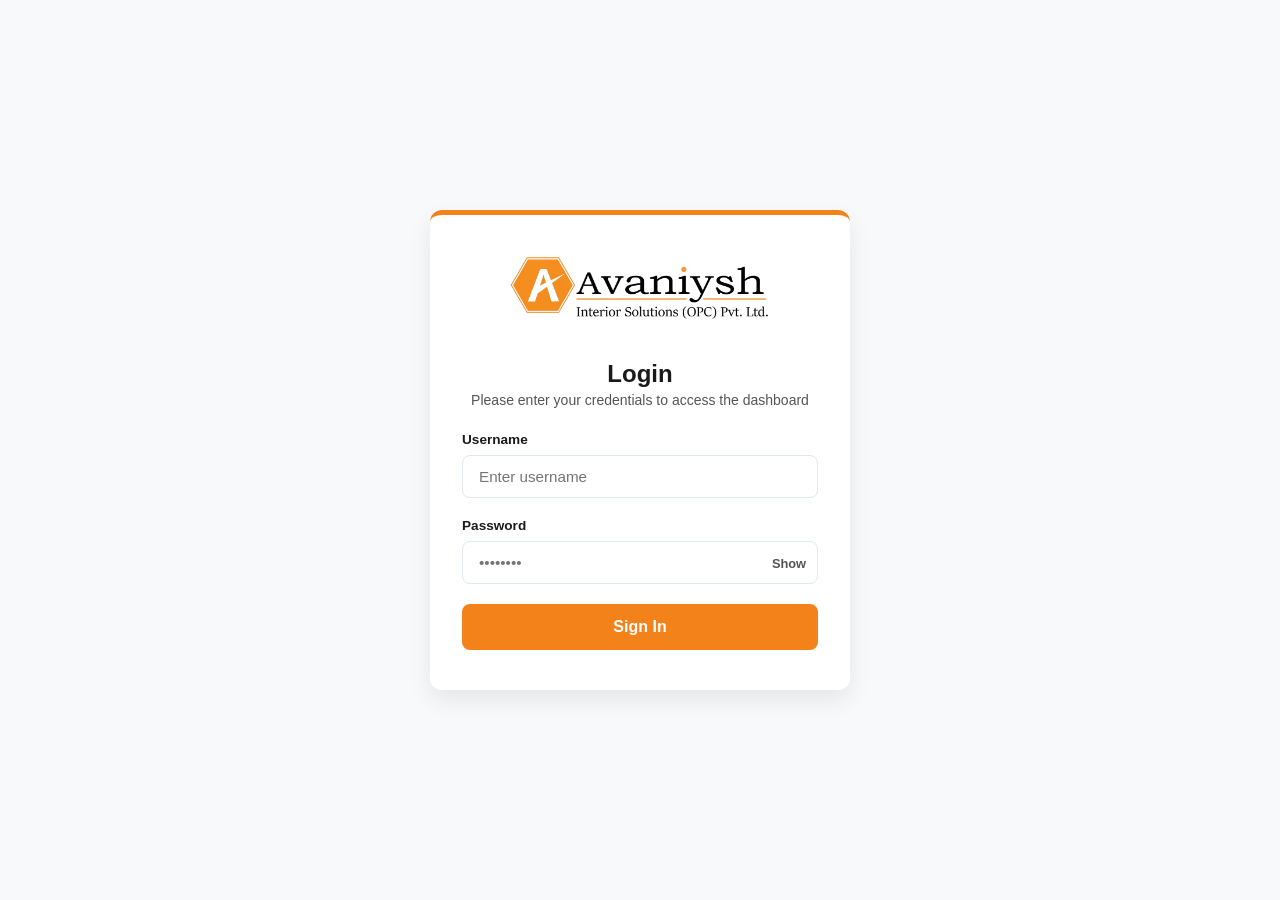
==== index.html @ 8ddd26ca "Update index.html" ====
<!DOCTYPE html>
<html lang="en">
<head>
  <meta charset="UTF-8">
  <meta name="viewport" content="width=device-width, initial-scale=1.0">
  <title>Company Dashboard</title>
  <link rel="stylesheet" href="styles.css">
  <link rel="icon" type="image/png" href="favicon/favicon-96x96.png" sizes="96x96" />
<link rel="icon" type="image/svg+xml" href="favicon/favicon.svg" />
<link rel="shortcut icon" href="favicon/favicon.ico" />
<link rel="apple-touch-icon" sizes="180x180" href="favicon/apple-touch-icon.png" />
<link rel="manifest" href="favicon/site.webmanifest" />
  <link rel="stylesheet" href="https://cdnjs.cloudflare.com/ajax/libs/font-awesome/6.4.0/css/all.min.css">
</head>
<body>
  <script>
    if (sessionStorage.getItem('isLoggedIn') !== 'true') {
      window.location.href = 'login.html';
    }
  </script>

  <div class="app-container">
    <!-- Sidebar Navigation -->
    <aside class="sidebar">
      <div>
        <div class="sidebar-header">
          <img src="LOGO.png" alt="Company Logo" class="logo" onerror="this.src='https://via.placeholder.com/180x50?text=Avaniysh+Interior'">
        </div>
        <nav class="sidebar-nav">
          <ul>
            <li>
              <a href="index.html" class="nav-btn active">
                <i class="fa-solid fa-house"></i> <span>Home</span>
              </a>
            </li>
            <li>
              <a href="employee.html" class="nav-btn">
                <i class="fa-solid fa-users"></i> <span>Teams</span>
              </a>
            </li>
            <li>
              <a href="systems.html" class="nav-btn" data-target="system-view">
                <i class="fa-solid fa-gears"></i> <span>Systems</span>
              </a>
            </li>
             <li>
              <a href="documents.html" class="nav-btn">
                <i class="fa-solid fa-file-contract"></i> <span>Company Information</span>
              </a>
            </li>
          </ul>
        </nav>
      </div>

      <!-- Sign Out Button -->
      <div class="sidebar-footer">
        <button class="btn-logout" onclick="logout()">
          <i class="fa-solid fa-right-from-bracket"></i> <span>Sign Out</span>
        </button>
      </div>
    </aside>

    <!-- Main Content Area -->
    <main class="main-content">
      
      <!-- Home View -->
      <section id="home-view" class="content-view active">
        <header class="page-header flex-header">
          <div>
            <h1>Dashboard Overview</h1>
            <div class="user-profile-badge">
              Welcome, <strong id="logged-in-user-name">Guest</strong>!
            </div>
          </div>
          <!-- New: Date Display Widget -->
          <div class="date-widget" style="font-weight: 600; color: var(--text-muted);">
            <i class="fa-solid fa-calendar-day" style="color: var(--primary-orange);"></i> 
            <span id="current-date-display">Today</span>
          </div>
        </header>
        <div class="header-divider"></div>

        <!-- Metric Cards -->
        <div class="metrics-grid" style="margin-top: 20px;">
          <div class="metric-card">
            <i class="fa-solid fa-user-group"></i>
            <div>
              <h3>Total Team</h3>
              <p id="total-employees">11</p>
            </div>
          </div>
          <div class="metric-card">
            <i class="fa-solid fa-diagram-project"></i>
            <div>
              <h3>Active Projects</h3>
              <p>8</p>
            </div>
          </div>
          <div class="metric-card">
            <i class="fa-solid fa-handshake"></i>
            <div>
              <h3>Esteemed Clients</h3>
              <p>500+</p>
            </div>
          </div>
          <div class="metric-card">
            <i class="fa-solid fa-file-excel"></i>
            <div>
              <h3>Active Sheets</h3>
              <p>37</p>
            </div>
          </div>
        </div>
<!-- 
        
        <div class="section-block" style="display: grid; grid-template-columns: repeat(auto-fit, minmax(300px, 1fr)); gap: 20px;">
          
          Notice Board Card 
          <div class="metric-card" style="border-top: 4px solid #3b82f6; flex-direction: column; align-items: flex-start;">
            <h3 style="color: var(--text-dark); font-size: 1.1rem;">
              <i class="fa-solid fa-bullhorn" style="color: #3b82f6; font-size: 1.2rem;"></i> Company Announcements
            </h3>
            <ul style="margin-top: 10px; padding-left: 20px; color: var(--text-muted); font-size: 0.9rem;">
              <li>Please submit weekly site reports by Saturday evening.</li>
              <li>Safety kit inspection scheduled for all site managers.</li>
            </ul>
          </div>

      
          <div class="metric-card" style="border-top: 4px solid #10b981; flex-direction: column; align-items: flex-start;">
            <h3 style="color: var(--text-dark); font-size: 1.1rem;">
              <i class="fa-solid fa-bolt" style="color: #10b981; font-size: 1.2rem;"></i> Quick Actions
            </h3>
            <div style="display: flex; gap: 10px; margin-top: 12px; flex-wrap: wrap;">
              <a href="employee.html" class="btn-secondary" style="text-decoration: none; font-size: 0.8rem;">
                <i class="fa-solid fa-plus"></i> Submit Report
              </a>
              <a href="systems.html" class="btn-secondary" style="text-decoration: none; font-size: 0.8rem; background: var(--primary-orange);">
                <i class="fa-solid fa-magnifying-glass"></i> View Systems
              </a>
            </div>
          </div>

        </div> -->

        <!-- Active Projects Gallery -->
        <div class="section-block">
          <h2>Active Project Photos</h2>
          <div class="gallery-grid">
            <div class="gallery-card">
              <img src="Projects Images/Airtech.png" alt="Airtech Project Site, Goa" onerror="this.src='https://via.placeholder.com/300x160?text=Goa+Project'">
              <span>Airtech Composite Material Pvt. Ltd.</span>
            </div>
            <div class="gallery-card">
              <img src="Projects Images\Standex.png" alt="PCET College, Akurdi" onerror="this.src='https://via.placeholder.com/300x160?text=PCET+Akurdi'">
              <span>Standex</span>
            </div>
            <div class="gallery-card">
              <img src="Projects Images\Airlife.png" alt="AirLife Gases, Chakan" onerror="this.src='https://via.placeholder.com/300x160?text=AirLife+Chakan'">
              <span>AirLife Gases Pvt. Ltd.</span>
            </div>
            <div class="gallery-card">
              <img src="Projects Images\Revata.png" alt="PCU Dining Hall, Sate" onerror="this.src='https://via.placeholder.com/300x160?text=PCU+Sate'">
              <span>Revata</span>
            </div>
          </div>
        </div>

        <!-- Clients -->
        <!-- <div class="section-block">
          <h2><i class="fa-solid fa-building-user"></i> Esteemed Clients</h2>
          <div class="client-grid">
            <div class="client-card"><span>Airtech Composite Material Pvt. Ltd.</span></div>
            <div class="client-card"><span>AirLife Gases Pvt. Ltd.</span></div>
            <div class="client-card"><span>PCET Akurdi</span></div>
            <div class="client-card"><span>PCU University</span></div>
          </div>
        </div> -->
      </section>

    </main>
  </div>

  <script src="script.js"></script>
  <script>
    // Set Current Date Automatically
    document.addEventListener('DOMContentLoaded', () => {
      const dateElem = document.getElementById('current-date-display');
      if (dateElem) {
        const options = { weekday: 'short', year: 'numeric', month: 'short', day: 'numeric' };
        dateElem.innerText = new Date().toLocaleDateString('en-US', options);
      }
    });

    function logout() {
      sessionStorage.removeItem('isLoggedIn');
      window.location.href = 'login.html';
    }
  </script>
</body>
</html>
---- styles.css ----
:root {
  --primary-orange: #f38b1c;
  --primary-orange-hover: #d9740b;
  --primary-orange-light: #fff5eb;
  --primary-orange-glow: rgba(243, 139, 28, 0.25);
  
  --dark-sidebar: #1a1c23;
  --dark-sidebar-header: #111217;
  
  --text-dark: #18181b;
  --text-muted: #64748b;
  --bg-main: #f8fafc;
  --card-bg: #ffffff;
  --border-color: #e2e8f0;
  
  --shadow-sm: 0 2px 4px rgba(0,0,0,0.04);
  --shadow-md: 0 10px 25px -5px rgba(0, 0, 0, 0.08);
  --shadow-glow: 0 10px 20px -3px var(--primary-orange-glow);
}

* {
  box-sizing: border-box;
  margin: 0;
  padding: 0;
  font-family: 'Segoe UI', system-ui, -apple-system, sans-serif;
}

body {
  background-color: var(--bg-main);
  color: var(--text-dark);
  overflow-x: hidden;
}

.app-container {
  display: flex;
  min-height: 100vh;
}

/* Sidebar Styling */
.sidebar {
  width: 250px;
  background-color: #ffffff;
  border-right: 1px solid var(--border-color);
  display: flex;
  flex-direction: column;
  position: sticky;
  top: 0;
  height: 100vh;
  z-index: 100;
}

.sidebar-header {
  padding: 20px;
  text-align: center;
  border-bottom: 1px solid var(--border-color);
}

.sidebar-header .logo {
  max-width: 100%;
  height: auto;
}

.sidebar-nav ul {
  list-style: none;
  padding: 15px 0;
}

.sidebar-nav a, 
.nav-btn {
  display: flex;
  align-items: center;
  gap: 12px;
  padding: 14px 24px;
  color: var(--text-dark);
  text-decoration: none;
  font-weight: 500;
  position: relative;
  transition: all 0.25s ease;
}

.sidebar-nav a::before,
.nav-btn::before {
  content: '';
  position: absolute;
  left: 0;
  top: 0;
  bottom: 0;
  width: 4px;
  background-color: var(--primary-orange);
  transform: scaleY(0);
  transition: transform 0.2s ease;
}

.sidebar-nav a:hover,
.nav-btn:hover {
  background-color: var(--primary-orange-light);
  color: var(--primary-orange-hover);
}

.sidebar-nav a.active,
.nav-btn.active {
  background-color: var(--primary-orange-light);
  color: var(--primary-orange);
  font-weight: 600;
}

.sidebar-nav a.active::before,
.nav-btn.active::before {
  transform: scaleY(1);
}
/* Main Content Area */
.main-content {
  flex: 1;
  padding: 30px;
  max-width: calc(100vw - 250px);
}

.content-view {
  display: none;
}

.content-view.active {
  display: block;
  animation: fadeIn 0.3s ease-out forwards;
}

.page-header {
  margin-bottom: 25px;
}

.flex-header {
  display: flex;
  justify-content: space-between;
  align-items: center;
  flex-wrap: wrap;
  gap: 15px;
}

.header-divider {
  height: 3px;
  width: 60px;
  background-color: var(--primary-orange);
  margin-top: 6px;
  border-radius: 2px;
}

/* Search Box */
.search-box {
  position: relative;
  display: flex;
  align-items: center;
}

.search-box i {
  position: absolute;
  left: 14px;
  color: var(--text-muted);
}

.search-box input {
  padding: 10px 15px 10px 38px;
  border: 1px solid var(--border-color);
  border-radius: 20px;
  outline: none;
  width: 260px;
  transition: all 0.25s ease;
  font-size: 0.9rem;
}

.search-box input:focus {
  border-color: var(--primary-orange);
  box-shadow: 0 0 0 3px var(--primary-orange-glow);
  width: 300px;
}

/* Metrics Grid */
.metrics-grid {
  display: grid;
  grid-template-columns: repeat(auto-fit, minmax(200px, 1fr));
  gap: 20px;
  margin-bottom: 30px;
}

.metric-card {
  background: var(--card-bg);
  padding: 20px;
  border-radius: 12px;
  display: flex;
  align-items: center;
  gap: 18px;
  box-shadow: var(--shadow-sm);
  border: 1px solid var(--border-color);
  border-top: 4px solid var(--primary-orange);
  transition: transform 0.25s ease, box-shadow 0.25s ease;
}

.metric-card:hover {
  transform: translateY(-4px);
  box-shadow: var(--shadow-glow);
}

.metric-card i {
  font-size: 2rem;
  color: var(--primary-orange);
}

.metric-card h3 {
  font-size: 0.85rem;
  color: var(--text-muted);
  font-weight: 600;
}

.metric-card p {
  font-size: 1.6rem;
  font-weight: 700;
  color: var(--text-dark);
}

/* Section Blocks */
.section-block {
  margin-bottom: 30px;
}

.section-block h2 {
  font-size: 1.25rem;
  margin-bottom: 15px;
}

.section-subtitle {
  font-size: 0.85rem;
  color: var(--text-muted);
  margin-bottom: 15px;
}

/* Project Gallery Grid */
.gallery-grid {
  display: grid;
  grid-template-columns: repeat(auto-fit, minmax(220px, 1fr));
  gap: 18px;
}

.gallery-card {
  position: relative;
  height: 160px;
  border-radius: 10px;
  overflow: hidden;
  box-shadow: var(--shadow-sm);
  border: 1px solid var(--border-color);
}

.gallery-card img {
  width: 100%;
  height: 100%;
  object-fit: cover;
  transition: transform 0.4s ease;
}

.gallery-card span {
  position: absolute;
  bottom: 0;
  left: 0;
  right: 0;
  background: linear-gradient(0deg, rgba(0, 0, 0, 0.8) 0%, transparent 100%);
  color: #fff;
  padding: 12px 10px 8px;
  font-size: 0.85rem;
  font-weight: 600;
  text-align: center;
}

.gallery-card:hover img {
  transform: scale(1.08);
}

/* Clients Grid */
.client-grid {
  display: grid;
  grid-template-columns: repeat(auto-fit, minmax(180px, 1fr));
  gap: 15px;
}

.client-card {
  background: var(--card-bg);
  height: 90px;
  border-radius: 10px;
  display: flex;
  align-items: center;
  justify-content: center;
  border: 1px solid var(--border-color);
  font-weight: 600;
  color: var(--text-dark);
  box-shadow: var(--shadow-sm);
  transition: transform 0.2s ease, border-color 0.2s ease;
}

.client-card:hover {
  transform: translateY(-3px);
  border-color: var(--primary-orange);
}

/* Employee Directory */
.designation-group {
  margin-bottom: 35px;
}

.designation-title {
  font-size: 1.2rem;
  color: var(--text-dark);
  border-bottom: 2px solid var(--primary-orange);
  padding-bottom: 6px;
  margin-bottom: 18px;
  display: inline-block;
}

.cards-grid {
  display: grid;
  grid-template-columns: repeat(auto-fill, minmax(230px, 1fr));
  gap: 20px;
}

.employee-card {
  background: var(--card-bg);
  border-radius: 12px;
  padding: 20px;
  text-align: center;
  box-shadow: var(--shadow-sm);
  cursor: pointer;
  border: 1px solid var(--border-color);
  transition: all 0.25s ease;
}

.employee-card:hover {
  transform: translateY(-5px);
  box-shadow: var(--shadow-glow);
  border-color: var(--primary-orange);
}

.employee-card img {
  width: 85px;
  height: 85px;
  border-radius: 50%;
  margin-bottom: 12px;
  object-fit: cover;
  border: 3px solid var(--primary-orange-light);
}

.employee-card h3 {
  font-size: 1.05rem;
  margin-bottom: 4px;
}

.employee-card p {
  font-size: 0.82rem;
  color: var(--text-muted);
  margin-bottom: 3px;
}

/* Employee Profile Detailed View */
.profile-card-header {
  background: var(--card-bg);
  padding: 25px;
  border-radius: 12px;
  display: flex;
  gap: 25px;
  align-items: center;
  margin: 20px 0 30px 0;
  box-shadow: var(--shadow-sm);
  border-left: 6px solid var(--primary-orange);
  border: 1px solid var(--border-color);
  border-left-width: 6px;
}

.profile-card-header img {
  width: 100px;
  height: 100px;
  border-radius: 50%;
  object-fit: cover;
  border: 3px solid var(--primary-orange);
}

.profile-details h1 {
  font-size: 1.5rem;
  margin-bottom: 8px;
}

.profile-details p {
  margin-bottom: 4px;
  color: var(--text-muted);
  font-size: 0.9rem;
}

.btn-secondary {
  background: var(--dark-sidebar);
  color: #fff;
  border: none;
  padding: 10px 18px;
  border-radius: 8px;
  cursor: pointer;
  font-size: 0.88rem;
  transition: background 0.25s ease, transform 0.2s ease;
}

.btn-secondary:hover {
  background: var(--primary-orange);
  transform: translateX(-3px);
}

/* Sheet Cards */
.sheets-grid {
  display: grid;
  grid-template-columns: repeat(auto-fill, minmax(220px, 1fr));
  gap: 16px;
}

.sheet-card {
  background: var(--card-bg);
  border: 1px solid var(--border-color);
  border-radius: 10px;
  padding: 16px;
  display: flex;
  align-items: center;
  gap: 12px;
  cursor: pointer;
  transition: all 0.2s ease;
}

.sheet-card:hover {
  background: var(--primary-orange-light);
  border-color: var(--primary-orange);
  transform: translateY(-2px);
}

.sheet-card i {
  font-size: 1.6rem;
  color: var(--primary-orange);
}

.sheet-card h4 {
  font-size: 0.92rem;
  color: var(--text-dark);
}

/* Placeholder Screens */
.placeholder-box {
  background: var(--card-bg);
  border: 1px dashed var(--border-color);
  border-radius: 12px;
  padding: 50px;
  text-align: center;
  color: var(--text-muted);
}

.placeholder-box .icon-big {
  font-size: 3rem;
  color: var(--primary-orange);
  margin-bottom: 15px;
}

/* Modal Popup Overlay */
.modal {
  display: none;
  position: fixed;
  z-index: 1000;
  left: 0;
  top: 0;
  width: 100%;
  height: 100%;
  background-color: rgba(0, 0, 0, 0.5);
  backdrop-filter: blur(4px);
  align-items: center;
  justify-content: center;
}

.modal.show {
  display: flex;
}

.modal-content {
  background-color: var(--card-bg);
  padding: 25px;
  border-radius: 14px;
  width: 92%;
  max-width: 1100px;
  max-height: 85vh;
  display: flex;
  flex-direction: column;
  box-shadow: var(--shadow-md);
  animation: popIn 0.25s ease-out forwards;
}

.modal-header {
  display: flex;
  justify-content: space-between;
  align-items: flex-start;
  margin-bottom: 15px;
  border-bottom: 2px solid var(--border-color);
  padding-bottom: 12px;
}

.modal-header h2 {
  font-size: 1.3rem;
}

.subtitle {
  font-size: 0.85rem;
  color: var(--text-muted);
  margin-top: 2px;
}

.close-modal-btn {
  background: none;
  border: none;
  font-size: 1.8rem;
  cursor: pointer;
  color: var(--text-muted);
  line-height: 1;
}

.close-modal-btn:hover {
  color: var(--primary-orange);
}

.modal-toolbar {
  margin-bottom: 15px;
}

.modal-body {
  overflow-y: auto;
  flex: 1;
}

/* Loader Animation */
.loader {
  text-align: center;
  padding: 40px;
  font-weight: 600;
  color: var(--primary-orange);
}

.loader::before {
  content: '';
  display: block;
  width: 32px;
  height: 32px;
  margin: 0 auto 12px;
  border: 4px solid var(--primary-orange-light);
  border-top-color: var(--primary-orange);
  border-radius: 50%;
  animation: spin 0.8s linear infinite;
}

/* Table Styling */
.custom-data-table {
  width: 100%;
  border-collapse: collapse;
  font-size: 0.85rem;
}

.custom-data-table th {
  background-color: var(--dark-sidebar);
  color: #fff;
  padding: 12px;
  text-align: left;
  position: sticky;
  top: 0;
  z-index: 10;
}

.custom-data-table td {
  padding: 10px 12px;
  border-bottom: 1px solid var(--border-color);
  word-break: break-word;
}

.custom-data-table tr:nth-child(even) {
  background-color: var(--primary-orange-light);
}

.custom-data-table tr:hover {
  background-color: rgba(243, 139, 28, 0.1);
}

/* Keyframes */
@keyframes fadeIn {
  from { opacity: 0; transform: translateY(8px); }
  to { opacity: 1; transform: translateY(0); }
}

@keyframes popIn {
  from { opacity: 0; transform: scale(0.95); }
  to { opacity: 1; transform: scale(1); }
}

@keyframes spin {
  to { transform: rotate(360deg); }
}


/* Tab Buttons */
.sheet-tabs {
  display: flex;
  gap: 10px;
  margin-bottom: 20px;
}

.tab-btn {
  padding: 10px 20px;
  border: 1px solid #ccc;
  background-color: #f5f5f5;
  cursor: pointer;
  border-radius: 5px;
  font-weight: 600;
}

.tab-btn.active {
  background-color: #f38b1c;
  color: white;
  border-color: rgb(220, 158, 24);
}

/* Table Styling */
.table-container {
  overflow-x: auto;
  background: #fff;
  border-radius: 8px;
  padding: 15px;
  box-shadow: 0 2px 8px rgba(0,0,0,0.1);
}

.custom-table {
  width: 100%;
  border-collapse: collapse;
  text-align: left;
}

.custom-table th, .custom-table td {
  padding: 12px 15px;
  border-bottom: 1px solid #ddd;
}

.custom-table th {
  background-color: #f8f9fa;
  font-weight: bold;
}



 .sidebar {
      display: flex;
      flex-direction: column;
      justify-content: space-between;
      min-height: 100vh;
    }
    .sidebar-footer {
      padding: 1.5rem 1rem;
      border-top: 1px solid rgba(255, 255, 255, 0.1);
    }
    .btn-logout {
      width: 100%;
      padding: 0.75rem 1rem;
      background-color: #fe9c2b;
      color: #ffffff;
      border: none;
      border-radius: 8px;
      font-size: 0.95rem;
      font-weight: 600;
      cursor: pointer;
      display: flex;
      align-items: center;
      justify-content: center;
      gap: 0.5rem;
      transition: background-color 0.2s ease, transform 0.1s ease;
    }
    .btn-logout:hover {
      background-color: #ef7f00;
    }
    .btn-logout:active {
      transform: scale(0.98);
    }


@media (max-width: 768px) {
  
  .app-container {
    flex-direction: column;
  }

 
  .sidebar {
    width: 100%;
    height: auto;
    min-height: auto;
    position: relative;
    border-right: none;
    border-bottom: 1px solid var(--border-color);
  }

  .sidebar-header {
    padding: 12px 20px;
  }

  .sidebar-nav ul {
    display: flex;
    overflow-x: auto;

    padding: 8px 10px;
    gap: 5px;
  }

  .sidebar-nav a, 
  .nav-btn {
    padding: 8px 14px;
    white-space: nowrap;
    font-size: 0.88rem;
    border-radius: 6px;
  }

  /* Hide vertical hover indicator line on top navigation view */
  .sidebar-nav a::before,
  .nav-btn::before {
    display: none;
  }

  .sidebar-footer {
    padding: 0.8rem 1rem;
  }

  /* Main Content Adjustments */
  .main-content {
    max-width: 100%;
    width: 100%;
    padding: 15px;
  }

  /* Header & Search Bar */
  .flex-header {
    flex-direction: column;
    align-items: stretch;
  }

  .search-box, 
  .search-box input {
    width: 100%;
  }

  .search-box input:focus {
    width: 100%;
  }

  /* Metrics Grid Tweaks */
  .metrics-grid {
    grid-template-columns: repeat(auto-fit, minmax(140px, 1fr));
    gap: 12px;
  }

  .metric-card {
    padding: 15px;
    gap: 12px;
  }

  .metric-card i {
    font-size: 1.6rem;
  }

  .metric-card p {
    font-size: 1.3rem;
  }

  /* Detailed Profile Header */
  .profile-card-header {
    flex-direction: column;
    text-align: center;
    padding: 20px 15px;
    gap: 15px;
  }

  /* Scrollable Sheet Tabs on Mobile */
  .sheet-tabs {
    overflow-x: auto;
    padding-bottom: 8px;
    white-space: nowrap;
  }

  .tab-btn {
    flex-shrink: 0;
  }

  /* Modals */
  .modal-content {
    width: 95%;
    padding: 18px;
    max-height: 90vh;
  }

  .placeholder-box {
    padding: 30px 15px;
  }
}

/* Small Mobile Screens (Max-Width: 480px) */
@media (max-width: 480px) {
  /* Enforce single column for cards on very small displays */
  .metrics-grid,
  .gallery-grid,
  .client-grid,
  .cards-grid,
  .sheets-grid {
    grid-template-columns: 1fr;
  }

  .employee-card img {
    width: 70px;
    height: 70px;
  }

  .custom-data-table,
  .custom-table {
    font-size: 0.78rem;
  }
}



/* १. आयकॉनचा बॅकग्राउंड आणि आयकॉनचा रंग (निळ्याऐवजी फिकट व गडद ऑरेंज) */
.system-card-icon {
  width: 44px;
  height: 44px;
  background-color: #fff7ed; /* 👈 फिकट ऑरेंज बॅकग्राउंड (जुना: #e0f2fe) */
  color: #ea580c;            /* 👈 ऑरेंज आयकॉन (जुना: #0284c7) */
  border-radius: 10px;
  display: flex;
  align-items: center;
  justify-content: center;
  font-size: 1.2rem;
}


.btn-open-system {
  display: flex;
  align-items: center;
  justify-content: space-between;
  background-color: #e37b0d; 
  color: #ffffff !important;
  padding: 10px 16px;
  border-radius: 8px;
  text-decoration: none;
  font-size: 0.85rem;
  font-weight: 600;
  transition: background-color 0.2s ease;
}


.btn-open-system:hover {
  background-color: #d9740b; 
}
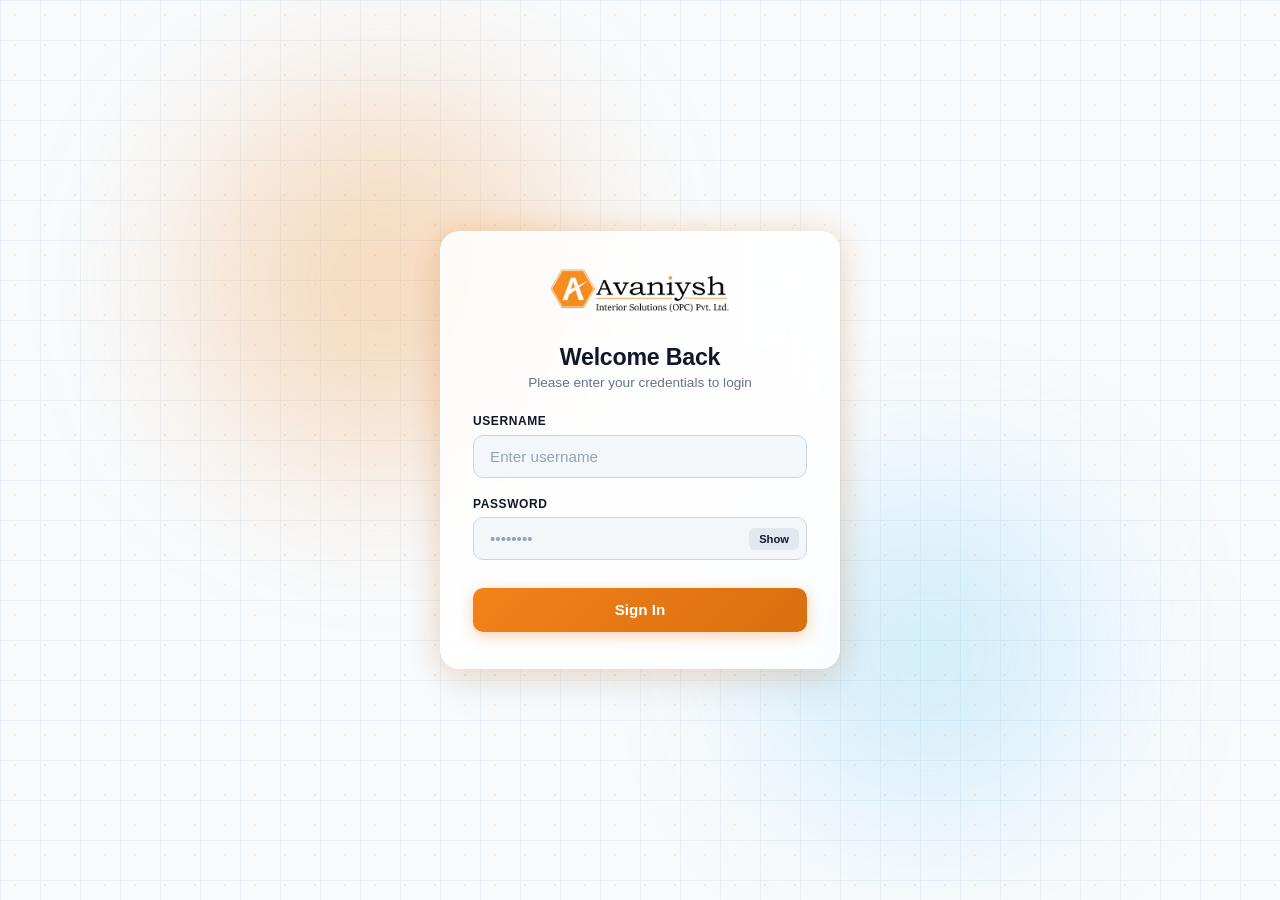
==== commit 4372a135: "Update index.html" ====
--- a/index.html
+++ b/index.html
@@ -6,11 +6,89 @@
   <title>Company Dashboard</title>
   <link rel="stylesheet" href="styles.css">
   <link rel="icon" type="image/png" href="favicon/favicon-96x96.png" sizes="96x96" />
-<link rel="icon" type="image/svg+xml" href="favicon/favicon.svg" />
-<link rel="shortcut icon" href="favicon/favicon.ico" />
-<link rel="apple-touch-icon" sizes="180x180" href="favicon/apple-touch-icon.png" />
-<link rel="manifest" href="favicon/site.webmanifest" />
+  <link rel="icon" type="image/svg+xml" href="favicon/favicon.svg" />
+  <link rel="shortcut icon" href="favicon/favicon.ico" />
+  <link rel="apple-touch-icon" sizes="180x180" href="favicon/apple-touch-icon.png" />
+  <link rel="manifest" href="favicon/site.webmanifest" />
+  <!-- FontAwesome Icons -->
   <link rel="stylesheet" href="https://cdnjs.cloudflare.com/ajax/libs/font-awesome/6.4.0/css/all.min.css">
+  
+  <style>
+    /* Modal / Lightbox Styles */
+    .modal-overlay {
+      display: none;
+      position: fixed;
+      z-index: 2000;
+      left: 0;
+      top: 0;
+      width: 100%;
+      height: 100%;
+      background-color: rgba(0, 0, 0, 0.85);
+      align-items: center;
+      justify-content: center;
+    }
+    .modal-content-wrapper {
+      position: relative;
+      text-align: center;
+      max-width: 85%;
+      max-height: 85vh;
+    }
+    .modal-content-wrapper img {
+      max-width: 100%;
+      max-height: 75vh;
+      border-radius: 8px;
+      object-fit: contain;
+      box-shadow: 0 4px 20px rgba(0,0,0,0.5);
+    }
+    .modal-caption {
+      color: #ffffff;
+      margin-top: 15px;
+      font-size: 1rem;
+      font-weight: 500;
+    }
+    .close-btn {
+      position: absolute;
+      top: 20px;
+      right: 30px;
+      color: #fff;
+      font-size: 35px;
+      font-weight: bold;
+      cursor: pointer;
+      z-index: 2001;
+      transition: color 0.2s;
+    }
+    .close-btn:hover {
+      color: var(--primary-orange, #ff6b00);
+    }
+    .nav-arrow {
+      position: absolute;
+      top: 50%;
+      transform: translateY(-50%);
+      background: rgba(255, 255, 255, 0.1);
+      border: none;
+      color: white;
+      font-size: 1.8rem;
+      padding: 12px 18px;
+      border-radius: 50%;
+      cursor: pointer;
+      z-index: 2001;
+      transition: background 0.3s;
+    }
+    .nav-arrow:hover {
+      background: rgba(255, 255, 255, 0.3);
+    }
+    .nav-prev { left: 20px; }
+    .nav-next { right: 20px; }
+    
+    .gallery-card {
+      cursor: pointer;
+      transition: transform 0.2s ease, box-shadow 0.2s ease;
+    }
+    .gallery-card:hover {
+      transform: translateY(-4px);
+      box-shadow: 0 6px 15px rgba(0,0,0,0.15);
+    }
+  </style>
 </head>
 <body>
   <script>
@@ -43,9 +121,15 @@
                 <i class="fa-solid fa-gears"></i> <span>Systems</span>
               </a>
             </li>
-             <li>
+            <li>
               <a href="documents.html" class="nav-btn">
                 <i class="fa-solid fa-file-contract"></i> <span>Company Information</span>
+              </a>
+            </li>
+            <li>
+              <a href="https://aisopcpl.github.io/Product-Video-Library-AISOPCPL/"  target="_blank">
+                <i class="fa-solid fa-circle-play"></i>
+                <span>Product Video Library</span>
               </a>
             </li>
           </ul>
@@ -54,6 +138,8 @@
 
       <!-- Sign Out Button -->
       <div class="sidebar-footer">
+       <p style="font-size: 11px; margin-bottom: 6px; text-align: center;">© <span id="year"></span> Avaniysh Interior Solutions Pvt. Ltd. All Rights Reserved.</p>
+
         <button class="btn-logout" onclick="logout()">
           <i class="fa-solid fa-right-from-bracket"></i> <span>Sign Out</span>
         </button>
@@ -67,12 +153,12 @@
       <section id="home-view" class="content-view active">
         <header class="page-header flex-header">
           <div>
-            <h1>Dashboard Overview</h1>
+            <h1>Dashboard</h1>
             <div class="user-profile-badge">
               Welcome, <strong id="logged-in-user-name">Guest</strong>!
             </div>
           </div>
-          <!-- New: Date Display Widget -->
+          <!-- Date Display Widget -->
           <div class="date-widget" style="font-weight: 600; color: var(--text-muted);">
             <i class="fa-solid fa-calendar-day" style="color: var(--primary-orange);"></i> 
             <span id="current-date-display">Today</span>
@@ -86,7 +172,7 @@
             <i class="fa-solid fa-user-group"></i>
             <div>
               <h3>Total Team</h3>
-              <p id="total-employees">11</p>
+              <p>12</p>
             </div>
           </div>
           <div class="metric-card">
@@ -111,78 +197,128 @@
             </div>
           </div>
         </div>
-<!-- 
-        
-        <div class="section-block" style="display: grid; grid-template-columns: repeat(auto-fit, minmax(300px, 1fr)); gap: 20px;">
-          
-          Notice Board Card 
-          <div class="metric-card" style="border-top: 4px solid #3b82f6; flex-direction: column; align-items: flex-start;">
-            <h3 style="color: var(--text-dark); font-size: 1.1rem;">
-              <i class="fa-solid fa-bullhorn" style="color: #3b82f6; font-size: 1.2rem;"></i> Company Announcements
-            </h3>
-            <ul style="margin-top: 10px; padding-left: 20px; color: var(--text-muted); font-size: 0.9rem;">
-              <li>Please submit weekly site reports by Saturday evening.</li>
-              <li>Safety kit inspection scheduled for all site managers.</li>
-            </ul>
-          </div>
-
-      
-          <div class="metric-card" style="border-top: 4px solid #10b981; flex-direction: column; align-items: flex-start;">
-            <h3 style="color: var(--text-dark); font-size: 1.1rem;">
-              <i class="fa-solid fa-bolt" style="color: #10b981; font-size: 1.2rem;"></i> Quick Actions
-            </h3>
-            <div style="display: flex; gap: 10px; margin-top: 12px; flex-wrap: wrap;">
-              <a href="employee.html" class="btn-secondary" style="text-decoration: none; font-size: 0.8rem;">
-                <i class="fa-solid fa-plus"></i> Submit Report
-              </a>
-              <a href="systems.html" class="btn-secondary" style="text-decoration: none; font-size: 0.8rem; background: var(--primary-orange);">
-                <i class="fa-solid fa-magnifying-glass"></i> View Systems
-              </a>
-            </div>
-          </div>
-
-        </div> -->
 
         <!-- Active Projects Gallery -->
         <div class="section-block">
-          <h2>Active Project Photos</h2>
+          <h2>Recent Project Photos</h2>
           <div class="gallery-grid">
-            <div class="gallery-card">
+            <div class="gallery-card" onclick="openGallery('airtech')">
               <img src="Projects Images/Airtech.png" alt="Airtech Project Site, Goa" onerror="this.src='https://via.placeholder.com/300x160?text=Goa+Project'">
               <span>Airtech Composite Material Pvt. Ltd.</span>
             </div>
-            <div class="gallery-card">
-              <img src="Projects Images\Standex.png" alt="PCET College, Akurdi" onerror="this.src='https://via.placeholder.com/300x160?text=PCET+Akurdi'">
+            <div class="gallery-card" onclick="openGallery('standex')">
+              <img src="Projects Images/Standex.png" alt="Standex Project Site" onerror="this.src='https://via.placeholder.com/300x160?text=Standex'">
               <span>Standex</span>
             </div>
-            <div class="gallery-card">
-              <img src="Projects Images\Airlife.png" alt="AirLife Gases, Chakan" onerror="this.src='https://via.placeholder.com/300x160?text=AirLife+Chakan'">
+            <div class="gallery-card" onclick="openGallery('airlife')">
+              <img src="Projects Images/Airlife.png" alt="AirLife Gases, Chakan" onerror="this.src='https://via.placeholder.com/300x160?text=AirLife+Chakan'">
               <span>AirLife Gases Pvt. Ltd.</span>
             </div>
-            <div class="gallery-card">
-              <img src="Projects Images\Revata.png" alt="PCU Dining Hall, Sate" onerror="this.src='https://via.placeholder.com/300x160?text=PCU+Sate'">
+            <div class="gallery-card" onclick="openGallery('revata')">
+              <img src="Projects Images/Revata.png" alt="Revata Project Site" onerror="this.src='https://via.placeholder.com/300x160?text=Revata'">
               <span>Revata</span>
             </div>
           </div>
         </div>
 
-        <!-- Clients -->
-        <!-- <div class="section-block">
-          <h2><i class="fa-solid fa-building-user"></i> Esteemed Clients</h2>
-          <div class="client-grid">
-            <div class="client-card"><span>Airtech Composite Material Pvt. Ltd.</span></div>
-            <div class="client-card"><span>AirLife Gases Pvt. Ltd.</span></div>
-            <div class="client-card"><span>PCET Akurdi</span></div>
-            <div class="client-card"><span>PCU University</span></div>
-          </div>
-        </div> -->
       </section>
 
     </main>
   </div>
 
+  <!-- Image Gallery Lightbox Modal -->
+  <div id="image-modal" class="modal-overlay" onclick="closeGalleryOnOverlay(event)">
+    <span class="close-btn" onclick="closeGallery()">&times;</span>
+    <button class="nav-arrow nav-prev" onclick="changePhoto(-1)"><i class="fa-solid fa-chevron-left"></i></button>
+    <div class="modal-content-wrapper">
+      <img id="modal-img" src="" alt="Project Image">
+      <div id="modal-caption" class="modal-caption"></div>
+    </div>
+    <button class="nav-arrow nav-next" onclick="changePhoto(1)"><i class="fa-solid fa-chevron-right"></i></button>
+  </div>
+
   <script src="script.js"></script>
   <script>
+    const projectGalleries = {
+      airtech: [
+        { src: 'Projects Images/Airtech/1.png', caption: 'Airtech Composite Material' },
+        { src: 'Projects Images/Airtech/2.png', caption: 'Airtech Composite Material' },
+        { src: 'Projects Images/Airtech/3.png', caption: 'Airtech Composite Material' },
+        { src: 'Projects Images/Airtech/4.png', caption: 'Airtech Composite Material' },
+        { src: 'Projects Images/Airtech/5.png', caption: 'Airtech Composite Material' },
+      ],
+      standex: [
+        { src: 'Projects Images/Standex/1.png', caption: 'Standex' },
+        { src: 'Projects Images/Standex/2.png', caption: 'Standex' },
+        { src: 'Projects Images/Standex/3.png', caption: 'Standex' },
+        { src: 'Projects Images/Standex/4.png', caption: 'Standex' }
+      ],
+      airlife: [
+        { src: 'Projects Images/Airlife/1.png', caption: 'AirLife Gases Pvt. Ltd.' },
+        { src: 'Projects Images/Airlife/2.png', caption: 'AirLife Gases Pvt. Ltd.' },
+        { src: 'Projects Images/Airlife/3.png', caption: 'AirLife Gases Pvt. Ltd.' },
+        { src: 'Projects Images/Airlife/4.png', caption: 'AirLife Gases Pvt. Ltd.' }
+      ],
+      revata: [
+        { src: 'Projects Images/Revata/1.png', caption: 'Revata' },
+        { src: 'Projects Images/Revata/2.png', caption: 'Revata' },
+         { src: 'Projects Images/Revata/3.png', caption: 'Revata' }
+      ]
+    };
+
+    let currentProjectKey = '';
+    let currentPhotoIndex = 0;
+
+    function openGallery(projectKey) {
+      if (!projectGalleries[projectKey]) return;
+      currentProjectKey = projectKey;
+      currentPhotoIndex = 0;
+      updateModalContent();
+      document.getElementById('image-modal').style.display = 'flex';
+    }
+
+    function updateModalContent() {
+      const gallery = projectGalleries[currentProjectKey];
+      const photo = gallery[currentPhotoIndex];
+      const imgElem = document.getElementById('modal-img');
+      
+      imgElem.src = photo.src;
+      imgElem.onerror = function() {
+        this.src = 'https://via.placeholder.com/600x400?text=Image+Not+Found';
+      };
+      
+      document.getElementById('modal-caption').innerText = 
+        `${photo.caption} (${currentPhotoIndex + 1} / ${gallery.length})`;
+    }
+
+    function changePhoto(direction) {
+      const gallery = projectGalleries[currentProjectKey];
+      if (!gallery || gallery.length === 0) return;
+      
+      currentPhotoIndex = (currentPhotoIndex + direction + gallery.length) % gallery.length;
+      updateModalContent();
+    }
+
+    function closeGallery() {
+      document.getElementById('image-modal').style.display = 'none';
+    }
+
+    function closeGalleryOnOverlay(event) {
+      if (event.target.id === 'image-modal') {
+        closeGallery();
+      }
+    }
+
+    // Keyboard controls (Arrow keys & Esc key)
+    document.addEventListener('keydown', (e) => {
+      const modal = document.getElementById('image-modal');
+      if (modal.style.display === 'flex') {
+        if (e.key === 'ArrowLeft') changePhoto(-1);
+        if (e.key === 'ArrowRight') changePhoto(1);
+        if (e.key === 'Escape') closeGallery();
+      }
+    });
+
     // Set Current Date Automatically
     document.addEventListener('DOMContentLoaded', () => {
       const dateElem = document.getElementById('current-date-display');
--- a/styles.css
+++ b/styles.css
@@ -1,34 +1,39 @@
 :root {
-  --primary-orange: #f38b1c;
-  --primary-orange-hover: #d9740b;
-  --primary-orange-light: #fff5eb;
-  --primary-orange-glow: rgba(243, 139, 28, 0.25);
+  /* Brand & Accent Colors (Orange Theme) */
+  --primary-accent: #f97316;          /* Bright Orange */
+  --primary-accent-hover: #ea580c;    /* Darker Orange for Hover */
+  --primary-accent-light: rgba(249, 115, 22, 0.1); /* Light Orange Tint */
+  --primary-accent-glow: rgba(249, 115, 22, 0.25);
   
-  --dark-sidebar: #1a1c23;
-  --dark-sidebar-header: #111217;
+  /* Modern Light Sidebar & Header Palette */
+  --dark-sidebar: #ffffff;            /* White Sidebar */
+  --dark-sidebar-header: #fff7ed;     /* Very Light Soft Orange Header */
   
-  --text-dark: #18181b;
+  /* Typography & Main Canvas */
+  --text-dark: #1e293b;
   --text-muted: #64748b;
-  --bg-main: #f8fafc;
+  --bg-main: #fffaf5;                 /* Soft Warm Background */
   --card-bg: #ffffff;
-  --border-color: #e2e8f0;
+  --border-color: #fed7aa;            /* Soft Orange Border */
   
-  --shadow-sm: 0 2px 4px rgba(0,0,0,0.04);
-  --shadow-md: 0 10px 25px -5px rgba(0, 0, 0, 0.08);
-  --shadow-glow: 0 10px 20px -3px var(--primary-orange-glow);
+  /* Modern Depth & Elevation */
+  --shadow-sm: 0 1px 3px rgba(0, 0, 0, 0.05), 0 1px 2px rgba(0, 0, 0, 0.03);
+  --shadow-md: 0 10px 15px -3px rgba(249, 115, 22, 0.08), 0 4px 6px -2px rgba(0, 0, 0, 0.02);
+  --shadow-glow: 0 8px 25px -4px var(--primary-accent-glow);
 }
 
 * {
   box-sizing: border-box;
   margin: 0;
   padding: 0;
-  font-family: 'Segoe UI', system-ui, -apple-system, sans-serif;
+  font-family: 'Inter', system-ui, -apple-system, BlinkMacSystemFont, 'Segoe UI', Roboto, sans-serif;
 }
 
 body {
   background-color: var(--bg-main);
   color: var(--text-dark);
   overflow-x: hidden;
+  -webkit-font-smoothing: antialiased;
 }
 
 .app-container {
@@ -36,22 +41,25 @@
   min-height: 100vh;
 }
 
-/* Sidebar Styling */
+/* Sidebar Styling (Light Theme) */
 .sidebar {
-  width: 250px;
-  background-color: #ffffff;
+  width: 260px;
+  background-color: var(--dark-sidebar);
   border-right: 1px solid var(--border-color);
   display: flex;
   flex-direction: column;
+  justify-content: space-between;
   position: sticky;
   top: 0;
   height: 100vh;
   z-index: 100;
+  box-shadow: 2px 0 10px rgba(0,0,0,0.02);
 }
 
 .sidebar-header {
-  padding: 20px;
+  padding: 24px 20px;
   text-align: center;
+  background-color: var(--dark-sidebar-header);
   border-bottom: 1px solid var(--border-color);
 }
 
@@ -62,7 +70,7 @@
 
 .sidebar-nav ul {
   list-style: none;
-  padding: 15px 0;
+  padding: 16px 12px;
 }
 
 .sidebar-nav a, 
@@ -70,12 +78,14 @@
   display: flex;
   align-items: center;
   gap: 12px;
-  padding: 14px 24px;
-  color: var(--text-dark);
+  padding: 12px 16px;
+  color: #475569;
   text-decoration: none;
   font-weight: 500;
+  border-radius: 8px;
   position: relative;
-  transition: all 0.25s ease;
+  transition: all 0.2s cubic-bezier(0.4, 0, 0.2, 1);
+  margin-bottom: 4px;
 }
 
 .sidebar-nav a::before,
@@ -83,36 +93,70 @@
   content: '';
   position: absolute;
   left: 0;
-  top: 0;
-  bottom: 0;
+  top: 50%;
+  transform: translateY(-50%) scaleY(0);
+  height: 60%;
   width: 4px;
-  background-color: var(--primary-orange);
-  transform: scaleY(0);
+  background-color: var(--primary-accent);
+  border-radius: 0 4px 4px 0;
   transition: transform 0.2s ease;
 }
 
 .sidebar-nav a:hover,
 .nav-btn:hover {
-  background-color: var(--primary-orange-light);
-  color: var(--primary-orange-hover);
+  background-color: var(--primary-accent-light);
+  color: var(--primary-accent);
 }
 
 .sidebar-nav a.active,
 .nav-btn.active {
-  background-color: var(--primary-orange-light);
-  color: var(--primary-orange);
+  background-color: var(--primary-accent-light);
+  color: var(--primary-accent);
   font-weight: 600;
 }
 
 .sidebar-nav a.active::before,
 .nav-btn.active::before {
-  transform: scaleY(1);
-}
+  transform: translateY(-50%) scaleY(1);
+}
+
+.sidebar-footer {
+  padding: 1.25rem 1rem;
+  border-top: 1px solid var(--border-color);
+}
+
+.btn-logout {
+  width: 100%;
+  padding: 0.75rem 1rem;
+  background-color: rgba(237, 132, 57, 0.838);
+  color: #000000;
+  border: 1px solid rgba(247, 169, 52, 0.838);
+  border-radius: 8px;
+  font-size: 0.9rem;
+  font-weight: 600;
+  cursor: pointer;
+  display: flex;
+  align-items: center;
+  justify-content: center;
+  gap: 0.5rem;
+  transition: all 0.2s ease;
+}
+
+.btn-logout:hover {
+      background-color: #f68e1f;
+      color: #ffffff;
+      border-color: #e87c08;
+    }
+
+.btn-logout:active {
+  transform: scale(0.98);
+}
+
 /* Main Content Area */
 .main-content {
   flex: 1;
-  padding: 30px;
-  max-width: calc(100vw - 250px);
+  padding: 36px;
+  max-width: calc(100vw - 260px);
 }
 
 .content-view {
@@ -125,7 +169,7 @@
 }
 
 .page-header {
-  margin-bottom: 25px;
+  margin-bottom: 28px;
 }
 
 .flex-header {
@@ -133,14 +177,14 @@
   justify-content: space-between;
   align-items: center;
   flex-wrap: wrap;
-  gap: 15px;
+  gap: 16px;
 }
 
 .header-divider {
   height: 3px;
-  width: 60px;
-  background-color: var(--primary-orange);
-  margin-top: 6px;
+  width: 48px;
+  background-color: var(--primary-accent);
+  margin-top: 8px;
   border-radius: 2px;
 }
 
@@ -158,91 +202,100 @@
 }
 
 .search-box input {
-  padding: 10px 15px 10px 38px;
+  padding: 10px 16px 10px 40px;
   border: 1px solid var(--border-color);
-  border-radius: 20px;
+  border-radius: 24px;
+  background-color: var(--card-bg);
   outline: none;
   width: 260px;
   transition: all 0.25s ease;
-  font-size: 0.9rem;
+  font-size: 0.88rem;
+  color: var(--text-dark);
 }
 
 .search-box input:focus {
-  border-color: var(--primary-orange);
-  box-shadow: 0 0 0 3px var(--primary-orange-glow);
-  width: 300px;
+  border-color: var(--primary-accent);
+  box-shadow: 0 0 0 3px var(--primary-accent-glow);
+  width: 310px;
 }
 
 /* Metrics Grid */
 .metrics-grid {
   display: grid;
-  grid-template-columns: repeat(auto-fit, minmax(200px, 1fr));
+  grid-template-columns: repeat(auto-fit, minmax(220px, 1fr));
   gap: 20px;
-  margin-bottom: 30px;
+  margin-bottom: 32px;
 }
 
 .metric-card {
   background: var(--card-bg);
-  padding: 20px;
-  border-radius: 12px;
+  padding: 22px;
+  border-radius: 14px;
   display: flex;
   align-items: center;
   gap: 18px;
   box-shadow: var(--shadow-sm);
   border: 1px solid var(--border-color);
-  border-top: 4px solid var(--primary-orange);
-  transition: transform 0.25s ease, box-shadow 0.25s ease;
+  transition: transform 0.25s ease, box-shadow 0.25s ease, border-color 0.25s ease;
 }
 
 .metric-card:hover {
-  transform: translateY(-4px);
+  transform: translateY(-3px);
   box-shadow: var(--shadow-glow);
+  border-color: var(--primary-accent);
 }
 
 .metric-card i {
-  font-size: 2rem;
-  color: var(--primary-orange);
+  font-size: 1.8rem;
+  color: var(--primary-accent);
+  background: var(--primary-accent-light);
+  padding: 12px;
+  border-radius: 10px;
 }
 
 .metric-card h3 {
-  font-size: 0.85rem;
+  font-size: 0.82rem;
   color: var(--text-muted);
   font-weight: 600;
+  text-transform: uppercase;
+  letter-spacing: 0.05em;
 }
 
 .metric-card p {
   font-size: 1.6rem;
   font-weight: 700;
   color: var(--text-dark);
+  margin-top: 2px;
 }
 
 /* Section Blocks */
 .section-block {
-  margin-bottom: 30px;
+  margin-bottom: 32px;
 }
 
 .section-block h2 {
   font-size: 1.25rem;
-  margin-bottom: 15px;
+  font-weight: 700;
+  margin-bottom: 12px;
 }
 
 .section-subtitle {
-  font-size: 0.85rem;
+  font-size: 0.88rem;
   color: var(--text-muted);
-  margin-bottom: 15px;
+  margin-bottom: 16px;
 }
 
 /* Project Gallery Grid */
 .gallery-grid {
   display: grid;
   grid-template-columns: repeat(auto-fit, minmax(220px, 1fr));
-  gap: 18px;
+  gap: 20px;
 }
 
 .gallery-card {
   position: relative;
-  height: 160px;
-  border-radius: 10px;
+  height: 170px;
+  border-radius: 12px;
   overflow: hidden;
   box-shadow: var(--shadow-sm);
   border: 1px solid var(--border-color);
@@ -260,29 +313,29 @@
   bottom: 0;
   left: 0;
   right: 0;
-  background: linear-gradient(0deg, rgba(0, 0, 0, 0.8) 0%, transparent 100%);
-  color: #fff;
-  padding: 12px 10px 8px;
-  font-size: 0.85rem;
+  background: linear-gradient(0deg, rgba(234, 88, 12, 0.9) 0%, transparent 100%);
+  color: #ffffff;
+  padding: 16px 12px 10px;
+  font-size: 0.88rem;
   font-weight: 600;
   text-align: center;
 }
 
 .gallery-card:hover img {
-  transform: scale(1.08);
+  transform: scale(1.06);
 }
 
 /* Clients Grid */
 .client-grid {
   display: grid;
   grid-template-columns: repeat(auto-fit, minmax(180px, 1fr));
-  gap: 15px;
+  gap: 16px;
 }
 
 .client-card {
   background: var(--card-bg);
   height: 90px;
-  border-radius: 10px;
+  border-radius: 12px;
   display: flex;
   align-items: center;
   justify-content: center;
@@ -290,25 +343,27 @@
   font-weight: 600;
   color: var(--text-dark);
   box-shadow: var(--shadow-sm);
-  transition: transform 0.2s ease, border-color 0.2s ease;
+  transition: transform 0.2s ease, border-color 0.2s ease, box-shadow 0.2s ease;
 }
 
 .client-card:hover {
   transform: translateY(-3px);
-  border-color: var(--primary-orange);
+  border-color: var(--primary-accent);
+  box-shadow: var(--shadow-md);
 }
 
 /* Employee Directory */
 .designation-group {
-  margin-bottom: 35px;
+  margin-bottom: 36px;
 }
 
 .designation-title {
-  font-size: 1.2rem;
+  font-size: 1.15rem;
+  font-weight: 700;
   color: var(--text-dark);
-  border-bottom: 2px solid var(--primary-orange);
+  border-bottom: 2px solid var(--primary-accent);
   padding-bottom: 6px;
-  margin-bottom: 18px;
+  margin-bottom: 20px;
   display: inline-block;
 }
 
@@ -320,8 +375,8 @@
 
 .employee-card {
   background: var(--card-bg);
-  border-radius: 12px;
-  padding: 20px;
+  border-radius: 14px;
+  padding: 24px 20px;
   text-align: center;
   box-shadow: var(--shadow-sm);
   cursor: pointer;
@@ -330,57 +385,57 @@
 }
 
 .employee-card:hover {
-  transform: translateY(-5px);
+  transform: translateY(-4px);
   box-shadow: var(--shadow-glow);
-  border-color: var(--primary-orange);
+  border-color: var(--primary-accent);
 }
 
 .employee-card img {
-  width: 85px;
-  height: 85px;
+  width: 80px;
+  height: 80px;
   border-radius: 50%;
-  margin-bottom: 12px;
+  margin-bottom: 14px;
   object-fit: cover;
-  border: 3px solid var(--primary-orange-light);
+  border: 3px solid var(--primary-accent-light);
 }
 
 .employee-card h3 {
-  font-size: 1.05rem;
+  font-size: 1rem;
+  font-weight: 600;
   margin-bottom: 4px;
 }
 
 .employee-card p {
   font-size: 0.82rem;
   color: var(--text-muted);
-  margin-bottom: 3px;
 }
 
 /* Employee Profile Detailed View */
 .profile-card-header {
   background: var(--card-bg);
-  padding: 25px;
-  border-radius: 12px;
-  display: flex;
-  gap: 25px;
+  padding: 28px;
+  border-radius: 14px;
+  display: flex;
+  gap: 24px;
   align-items: center;
   margin: 20px 0 30px 0;
   box-shadow: var(--shadow-sm);
-  border-left: 6px solid var(--primary-orange);
   border: 1px solid var(--border-color);
-  border-left-width: 6px;
+  border-left: 5px solid var(--primary-accent);
 }
 
 .profile-card-header img {
-  width: 100px;
-  height: 100px;
+  width: 96px;
+  height: 96px;
   border-radius: 50%;
   object-fit: cover;
-  border: 3px solid var(--primary-orange);
+  border: 3px solid var(--primary-accent);
 }
 
 .profile-details h1 {
-  font-size: 1.5rem;
-  margin-bottom: 8px;
+  font-size: 1.4rem;
+  font-weight: 700;
+  margin-bottom: 6px;
 }
 
 .profile-details p {
@@ -390,19 +445,20 @@
 }
 
 .btn-secondary {
-  background: var(--dark-sidebar);
-  color: #fff;
+  background: var(--primary-accent);
+  color: #ffffff;
   border: none;
   padding: 10px 18px;
   border-radius: 8px;
   cursor: pointer;
   font-size: 0.88rem;
+  font-weight: 500;
   transition: background 0.25s ease, transform 0.2s ease;
 }
 
 .btn-secondary:hover {
-  background: var(--primary-orange);
-  transform: translateX(-3px);
+  background: var(--primary-accent-hover);
+  transform: translateX(-2px);
 }
 
 /* Sheet Cards */
@@ -415,45 +471,46 @@
 .sheet-card {
   background: var(--card-bg);
   border: 1px solid var(--border-color);
-  border-radius: 10px;
-  padding: 16px;
-  display: flex;
-  align-items: center;
-  gap: 12px;
+  border-radius: 12px;
+  padding: 18px;
+  display: flex;
+  align-items: center;
+  gap: 14px;
   cursor: pointer;
   transition: all 0.2s ease;
 }
 
 .sheet-card:hover {
-  background: var(--primary-orange-light);
-  border-color: var(--primary-orange);
+  background: var(--primary-accent-light);
+  border-color: var(--primary-accent);
   transform: translateY(-2px);
 }
 
 .sheet-card i {
-  font-size: 1.6rem;
-  color: var(--primary-orange);
+  font-size: 1.5rem;
+  color: var(--primary-accent);
 }
 
 .sheet-card h4 {
-  font-size: 0.92rem;
+  font-size: 0.9rem;
+  font-weight: 600;
   color: var(--text-dark);
 }
 
 /* Placeholder Screens */
 .placeholder-box {
   background: var(--card-bg);
-  border: 1px dashed var(--border-color);
-  border-radius: 12px;
-  padding: 50px;
+  border: 2px dashed var(--border-color);
+  border-radius: 14px;
+  padding: 50px 20px;
   text-align: center;
   color: var(--text-muted);
 }
 
 .placeholder-box .icon-big {
   font-size: 3rem;
-  color: var(--primary-orange);
-  margin-bottom: 15px;
+  color: var(--primary-accent);
+  margin-bottom: 16px;
 }
 
 /* Modal Popup Overlay */
@@ -465,7 +522,7 @@
   top: 0;
   width: 100%;
   height: 100%;
-  background-color: rgba(0, 0, 0, 0.5);
+  background-color: rgba(15, 23, 42, 0.4);
   backdrop-filter: blur(4px);
   align-items: center;
   justify-content: center;
@@ -477,14 +534,14 @@
 
 .modal-content {
   background-color: var(--card-bg);
-  padding: 25px;
-  border-radius: 14px;
+  padding: 28px;
+  border-radius: 16px;
   width: 92%;
   max-width: 1100px;
   max-height: 85vh;
   display: flex;
   flex-direction: column;
-  box-shadow: var(--shadow-md);
+  box-shadow: 0 20px 25px -5px rgba(249, 115, 22, 0.1), 0 10px 10px -5px rgba(0, 0, 0, 0.04);
   animation: popIn 0.25s ease-out forwards;
 }
 
@@ -492,13 +549,14 @@
   display: flex;
   justify-content: space-between;
   align-items: flex-start;
-  margin-bottom: 15px;
-  border-bottom: 2px solid var(--border-color);
-  padding-bottom: 12px;
+  margin-bottom: 16px;
+  border-bottom: 1px solid var(--border-color);
+  padding-bottom: 14px;
 }
 
 .modal-header h2 {
   font-size: 1.3rem;
+  font-weight: 700;
 }
 
 .subtitle {
@@ -510,18 +568,19 @@
 .close-modal-btn {
   background: none;
   border: none;
-  font-size: 1.8rem;
+  font-size: 1.6rem;
   cursor: pointer;
   color: var(--text-muted);
   line-height: 1;
+  transition: color 0.2s ease;
 }
 
 .close-modal-btn:hover {
-  color: var(--primary-orange);
+  color: var(--primary-accent);
 }
 
 .modal-toolbar {
-  margin-bottom: 15px;
+  margin-bottom: 16px;
 }
 
 .modal-body {
@@ -534,7 +593,7 @@
   text-align: center;
   padding: 40px;
   font-weight: 600;
-  color: var(--primary-orange);
+  color: var(--primary-accent);
 }
 
 .loader::before {
@@ -543,51 +602,141 @@
   width: 32px;
   height: 32px;
   margin: 0 auto 12px;
-  border: 4px solid var(--primary-orange-light);
-  border-top-color: var(--primary-orange);
+  border: 3px solid var(--primary-accent-light);
+  border-top-color: var(--primary-accent);
   border-radius: 50%;
   animation: spin 0.8s linear infinite;
 }
 
+/* Tab Buttons */
+.sheet-tabs {
+  display: flex;
+  gap: 8px;
+  margin-bottom: 20px;
+}
+
+.tab-btn {
+  padding: 8px 18px;
+  border: 1px solid var(--border-color);
+  background-color: var(--card-bg);
+  color: var(--text-muted);
+  cursor: pointer;
+  border-radius: 8px;
+  font-weight: 600;
+  font-size: 0.88rem;
+  transition: all 0.2s ease;
+}
+
+.tab-btn.active {
+  background-color: var(--primary-accent);
+  color: #ffffff;
+  border-color: var(--primary-accent);
+}
+
 /* Table Styling */
+.table-container {
+  overflow-x: auto;
+  background: var(--card-bg);
+  border-radius: 12px;
+  padding: 12px;
+  border: 1px solid var(--border-color);
+}
+
+.custom-table,
 .custom-data-table {
   width: 100%;
   border-collapse: collapse;
-  font-size: 0.85rem;
-}
-
+  font-size: 0.88rem;
+}
+
+.custom-table th, 
 .custom-data-table th {
-  background-color: var(--dark-sidebar);
-  color: #fff;
-  padding: 12px;
+  background-color: #fff7ed; /* Light Orange Header */
+  color: var(--primary-accent-hover);
+  padding: 12px 16px;
   text-align: left;
+  font-weight: 600;
   position: sticky;
   top: 0;
   z-index: 10;
-}
-
+  border-bottom: 2px solid var(--border-color);
+}
+
+.custom-table td,
 .custom-data-table td {
-  padding: 10px 12px;
+  padding: 12px 16px;
   border-bottom: 1px solid var(--border-color);
-  word-break: break-word;
-}
-
-.custom-data-table tr:nth-child(even) {
-  background-color: var(--primary-orange-light);
-}
-
+  color: var(--text-dark);
+}
+
+.custom-table tr:hover,
 .custom-data-table tr:hover {
-  background-color: rgba(243, 139, 28, 0.1);
-}
-
-/* Keyframes */
+  background-color: var(--primary-accent-light);
+}
+
+/* Dynamic Cards / System Section */
+.system-card-icon {
+  width: 44px;
+  height: 44px;
+  background-color: var(--primary-accent-light);
+  color: var(--primary-accent);
+  border-radius: 10px;
+  display: flex;
+  align-items: center;
+  justify-content: center;
+  font-size: 1.2rem;
+}
+
+.btn-open-system {
+  display: flex;
+  align-items: center;
+  justify-content: space-between;
+  background-color: var(--primary-accent);
+  color: #ffffff !important;
+  padding: 10px 16px;
+  border-radius: 8px;
+  text-decoration: none;
+  font-size: 0.88rem;
+  font-weight: 600;
+  transition: background-color 0.2s ease, transform 0.1s ease;
+}
+
+.btn-open-system:hover {
+  background-color: var(--primary-accent-hover);
+}
+
+.btn-open-system:active {
+  transform: scale(0.98);
+}
+
+/* Social Links Base Style */
+.company-social-link {
+  font-size: 1.3rem;
+  transition: transform 0.2s ease, opacity 0.2s ease;
+  text-decoration: none;
+  display: inline-flex;
+  align-items: center;
+  justify-content: center;
+}
+
+.company-social-link:hover {
+  transform: translateY(-2px);
+  opacity: 0.85;
+}
+
+.company-social-link.website { color: #ea580c; }
+.company-social-link.instagram { color: #ec4899; }
+.company-social-link.facebook { color: #2563eb; }
+.company-social-link.linkedin { color: #0284c7; }
+
+/* Keyframe Animations */
 @keyframes fadeIn {
-  from { opacity: 0; transform: translateY(8px); }
+  from { opacity: 0; transform: translateY(6px); }
   to { opacity: 1; transform: translateY(0); }
 }
 
 @keyframes popIn {
-  from { opacity: 0; transform: scale(0.95); }
+  from { opacity: 0; transform: scale(0.96); }
   to { opacity: 1; transform: scale(1); }
 }
 
@@ -595,144 +744,49 @@
   to { transform: rotate(360deg); }
 }
 
-
-/* Tab Buttons */
-.sheet-tabs {
-  display: flex;
-  gap: 10px;
-  margin-bottom: 20px;
-}
-
-.tab-btn {
-  padding: 10px 20px;
-  border: 1px solid #ccc;
-  background-color: #f5f5f5;
-  cursor: pointer;
-  border-radius: 5px;
-  font-weight: 600;
-}
-
-.tab-btn.active {
-  background-color: #f38b1c;
-  color: white;
-  border-color: rgb(220, 158, 24);
-}
-
-/* Table Styling */
-.table-container {
-  overflow-x: auto;
-  background: #fff;
-  border-radius: 8px;
-  padding: 15px;
-  box-shadow: 0 2px 8px rgba(0,0,0,0.1);
-}
-
-.custom-table {
-  width: 100%;
-  border-collapse: collapse;
-  text-align: left;
-}
-
-.custom-table th, .custom-table td {
-  padding: 12px 15px;
-  border-bottom: 1px solid #ddd;
-}
-
-.custom-table th {
-  background-color: #f8f9fa;
-  font-weight: bold;
-}
-
-
-
- .sidebar {
-      display: flex;
-      flex-direction: column;
-      justify-content: space-between;
-      min-height: 100vh;
-    }
-    .sidebar-footer {
-      padding: 1.5rem 1rem;
-      border-top: 1px solid rgba(255, 255, 255, 0.1);
-    }
-    .btn-logout {
-      width: 100%;
-      padding: 0.75rem 1rem;
-      background-color: #fe9c2b;
-      color: #ffffff;
-      border: none;
-      border-radius: 8px;
-      font-size: 0.95rem;
-      font-weight: 600;
-      cursor: pointer;
-      display: flex;
-      align-items: center;
-      justify-content: center;
-      gap: 0.5rem;
-      transition: background-color 0.2s ease, transform 0.1s ease;
-    }
-    .btn-logout:hover {
-      background-color: #ef7f00;
-    }
-    .btn-logout:active {
-      transform: scale(0.98);
-    }
-
-
+/* Responsive Adjustments */
 @media (max-width: 768px) {
-  
   .app-container {
     flex-direction: column;
   }
 
- 
   .sidebar {
     width: 100%;
-    height: auto;
-    min-height: auto;
+    height: 100%;
     position: relative;
     border-right: none;
     border-bottom: 1px solid var(--border-color);
   }
 
   .sidebar-header {
-    padding: 12px 20px;
+    padding: 16px 20px;
   }
 
   .sidebar-nav ul {
     display: flex;
     overflow-x: auto;
-
-    padding: 8px 10px;
-    gap: 5px;
+    padding: 10px;
+    gap: 6px;
   }
 
   .sidebar-nav a, 
   .nav-btn {
     padding: 8px 14px;
     white-space: nowrap;
-    font-size: 0.88rem;
-    border-radius: 6px;
-  }
-
-  /* Hide vertical hover indicator line on top navigation view */
+    font-size: 0.85rem;
+    margin-bottom: 0;
+  }
+
   .sidebar-nav a::before,
   .nav-btn::before {
     display: none;
   }
 
-  .sidebar-footer {
-    padding: 0.8rem 1rem;
-  }
-
-  /* Main Content Adjustments */
   .main-content {
     max-width: 100%;
-    width: 100%;
-    padding: 15px;
-  }
-
-  /* Header & Search Bar */
+    padding: 20px 16px;
+  }
+
   .flex-header {
     flex-direction: column;
     align-items: stretch;
@@ -747,59 +801,28 @@
     width: 100%;
   }
 
-  /* Metrics Grid Tweaks */
   .metrics-grid {
-    grid-template-columns: repeat(auto-fit, minmax(140px, 1fr));
+    grid-template-columns: repeat(auto-fit, minmax(150px, 1fr));
     gap: 12px;
   }
 
-  .metric-card {
-    padding: 15px;
-    gap: 12px;
-  }
-
-  .metric-card i {
-    font-size: 1.6rem;
-  }
-
-  .metric-card p {
-    font-size: 1.3rem;
-  }
-
-  /* Detailed Profile Header */
   .profile-card-header {
     flex-direction: column;
     text-align: center;
-    padding: 20px 15px;
-    gap: 15px;
-  }
-
-  /* Scrollable Sheet Tabs on Mobile */
+    padding: 20px 16px;
+  }
+
   .sheet-tabs {
     overflow-x: auto;
-    padding-bottom: 8px;
-    white-space: nowrap;
+    padding-bottom: 6px;
   }
 
   .tab-btn {
     flex-shrink: 0;
   }
-
-  /* Modals */
-  .modal-content {
-    width: 95%;
-    padding: 18px;
-    max-height: 90vh;
-  }
-
-  .placeholder-box {
-    padding: 30px 15px;
-  }
-}
-
-/* Small Mobile Screens (Max-Width: 480px) */
+}
+
 @media (max-width: 480px) {
-  /* Enforce single column for cards on very small displays */
   .metrics-grid,
   .gallery-grid,
   .client-grid,
@@ -809,47 +832,12 @@
   }
 
   .employee-card img {
-    width: 70px;
-    height: 70px;
+    width: 72px;
+    height: 72px;
   }
 
   .custom-data-table,
   .custom-table {
-    font-size: 0.78rem;
-  }
-}
-
-
-
-/* १. आयकॉनचा बॅकग्राउंड आणि आयकॉनचा रंग (निळ्याऐवजी फिकट व गडद ऑरेंज) */
-.system-card-icon {
-  width: 44px;
-  height: 44px;
-  background-color: #fff7ed; /* 👈 फिकट ऑरेंज बॅकग्राउंड (जुना: #e0f2fe) */
-  color: #ea580c;            /* 👈 ऑरेंज आयकॉन (जुना: #0284c7) */
-  border-radius: 10px;
-  display: flex;
-  align-items: center;
-  justify-content: center;
-  font-size: 1.2rem;
-}
-
-
-.btn-open-system {
-  display: flex;
-  align-items: center;
-  justify-content: space-between;
-  background-color: #e37b0d; 
-  color: #ffffff !important;
-  padding: 10px 16px;
-  border-radius: 8px;
-  text-decoration: none;
-  font-size: 0.85rem;
-  font-weight: 600;
-  transition: background-color 0.2s ease;
-}
-
-
-.btn-open-system:hover {
-  background-color: #d9740b; 
-}+    font-size: 0.8rem;
+  }
+}
